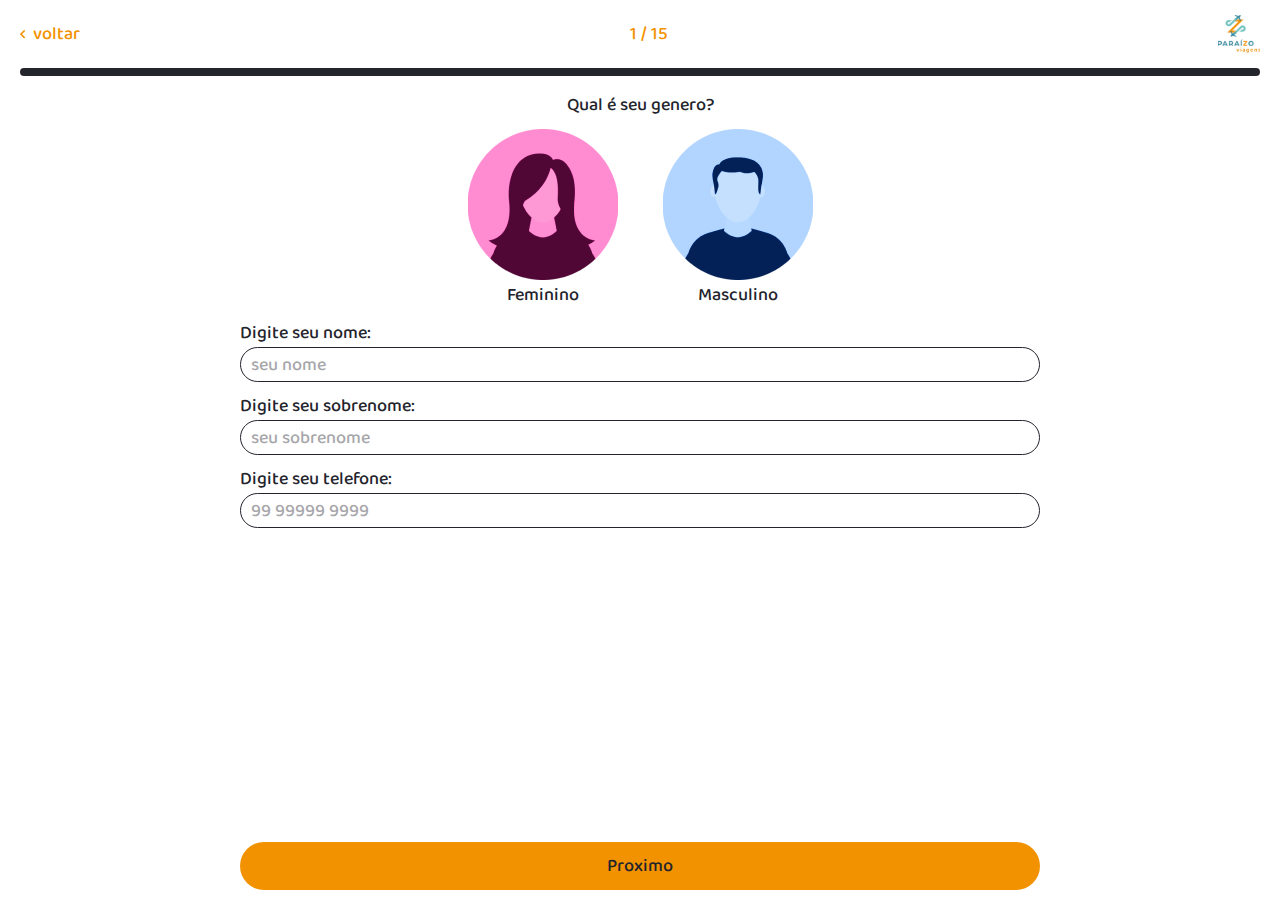
==== index.html @ c2dd93c8 "update project" ====
<!DOCTYPE html>
<html lang="pt-BR">
<head>
    <meta charset="UTF-8">
    <meta name="viewport" content="width=device-width, initial-scale=1.0">
    <link rel="stylesheet" href="./assets/css/style.css">
    <link rel="shortcut icon" href="assets/images/favicon.ico">
    <title>Quiz - Paraízo Viagens</title>
</head>
<body>
    <div class="conteinerStart">
        
    </div>

    <div class="conteinerQuizes">
        <div class="blockConteiner">
            <header class="header">
                <a href="#" class="back-button">
                    <img src="./assets/images/previous-icon.svg" alt="">
                    voltar
                </a>
                <div class="step-indicator">
                    <span id="currentStep">0</span>
                    <span>/</span>
                    <span id="totalSteps">0</span>
                </div>
                <div class="logo">
                    <img src="../../public/logo - paraizo viagens.svg" alt="Logo">
                </div>
            </header>

            <div class="progress-container">
                <div class="progress-bar" data-steps="14" data-current-step="0"></div>
            </div>

            <div class="conteiner02">
                <p>
                    Qual é seu genero?
                </p>
                <div class="imagesGeners">
                    <div class="imageGirl">
                        <img src="assets/images/imageGirl.png" alt="">
                        <p class="girl">
                            Feminino
                        </p>
                    </div>
                    <div class="imageMen">
                        <img src="assets/images/imageMen.png" alt="">
                        <p class="men">
                            Masculino
                        </p>
                    </div>
                </div>
                <div class="conteinerInputs_Next">
                    <div class="blockInputs"></div>
                </div>
            </div>
        </div>

        <a class="buttonNext btn" href=""></a>
    </div>

    <div class="conteinerEnd">
        
    </div>

    <script type="module" src="script.js"></script>
</body>
</html>
---- assets/css/style.css ----
@import url('https://fonts.googleapis.com/css2?family=Baloo+2:wght@400..800&display=swap');

:root{
    /* colors */
    --colorPrimary: #23242C;
    --colorSecundary: #F29200;
    --colorMen: #a4cdfc;
    --colorGirl: #FF8BD1;

    /* font */
    --fontPrimary: "Baloo 2", sans-serif;
}

::-webkit-scrollbar{
    width: 10px;
}

::-webkit-scrollbar-track{
    background-color: var(--colorPrimary);
    border-radius: 50px;
}

::-webkit-scrollbar-thumb{
    background-color: var(--colorSecundary); 
    border-radius: 50px;
}

*{
    box-sizing: border-box;
    text-decoration: none;
    font-family: var(--fontPrimary);
    color: var(--colorPrimary);
    font-weight: 500;
    font-size: 18px;
    outline: none;
    padding: 0px;
    margin: 0px;
}

body{
    background-color: #ffffff;
}

.conteinerQuizes{
    height: 100vh;
    padding: 0px 20px;
    display: flex;
    flex-direction: column;
    justify-content: space-between;
}

.divLabelInput{
    display: flex;
    flex-direction: column;
    margin: 0px 0px 10px;
}

img{
    width: 100%;
}

a{
    display: inline-block;
}

input{
    height: 35px;
    border-radius: 30px;
    border: 1px solid var(--colorPrimary);
    padding: 5px 10px;
}

input::placeholder{
    color: var(--colorPrimary);
    opacity: 40%;
}

.header {
    display: flex;
    justify-content: space-between;
    align-items: center;
    padding: 15px 0px;
    /* background-color: #ffffff; */
    /* box-shadow: 0 2px 4px rgba(0,0,0,0.1); */
}

.back-button {
    display: flex;
    align-items: center;
    gap: .4em;
    color: var(--colorSecundary);
    text-decoration: none;
    /* font-size: 16px; */
    cursor: pointer;
}

.step-indicator span{
    /* font-weight: bold; */
    /* font-size: 18px; */
    color: var(--colorSecundary);
}


.logo{
    display: flex;
    align-items: center;
}

.logo img {
    /* height: 30px; */
    width: 42px;
}

.progress-container {
    width: 100%;
    /* max-width: 300px; */
    height: 8px;
    background-color: var(--colorPrimary);
    border-radius: 4px;
    overflow: hidden;
    /* margin: 0px 0px 20px; */
}
.progress-bar {
    width: 0;
    height: 100%;
    background-color: var(--colorSecundary); /* Cor laranja */
    transition: width 0.3s ease;
}

.conteiner02{
    width: min(100%, 800px);
    margin: 15px auto 0px;
    background-repeat: no-repeat;
    background-position: center;
    background-size: cover;
}

.conteinerInputs_Next{
    height: 100%;
    display: flex;
    flex-direction: column;
    justify-content: space-between;
}

.conteiner02 > p{
    text-align: center;
}

.conteiner02 .imagesGeners{
    display: flex;
    justify-content: center;
    gap: 2.5em;
    padding: 10px 0px;
}

.imageGirl, .imageMen{
    display: flex;
    flex-direction: column;
    align-items: center;
}

p.girl, p.men{
    transition: .5s all;
}

.imageGirl p.activeGirl{
    color: var(--colorGirl);
    font-weight: 600;
}

.imageMen p.activeMen{
    color: var(--colorMen);
    font-weight: 600;
}

.imageGirl:hover > p.girl{
    color: var(--colorGirl);
    font-weight: 600;
}

.imageMen:hover > p.men{
    color: var(--colorMen);
    font-weight: 600;
}

.buttonNext{
    width: min(100%, 800px);
    margin: 5px auto 10px;
    padding: 10px;
    background-color: var(--colorSecundary);
    border-radius: 30px;
    text-align: center;
    cursor: pointer;
}
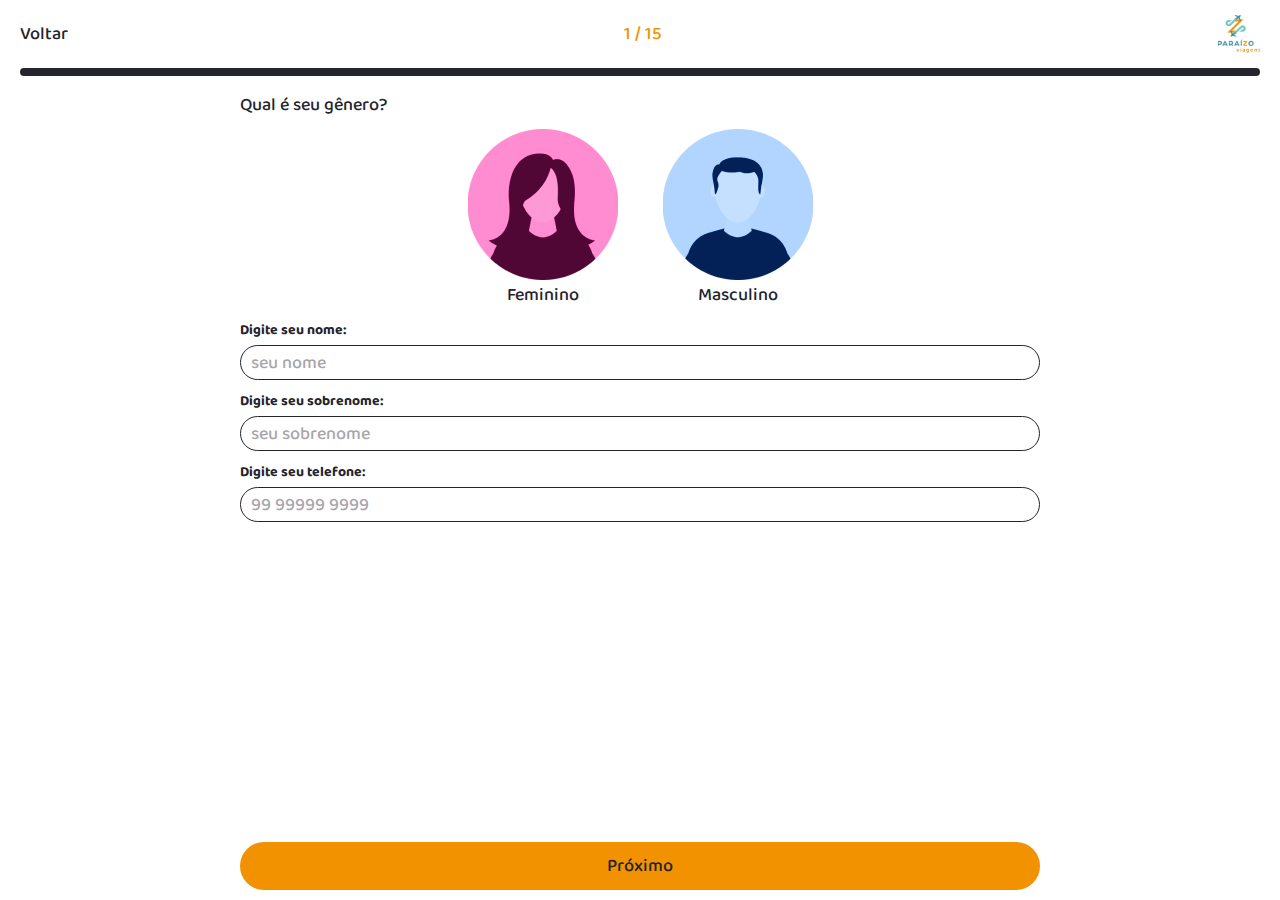
==== commit 37a6b1c5: "feat: renderiza etapas do formulario dinaminacamente" ====
--- a/index.html
+++ b/index.html
@@ -8,10 +8,6 @@
     <title>Quiz - Paraízo Viagens</title>
 </head>
 <body>
-    <div class="conteinerStart">
-        
-    </div>
-
     <div class="conteinerQuizes">
         <div class="blockConteiner">
             <header class="header">
@@ -20,9 +16,9 @@
                     voltar
                 </a>
                 <div class="step-indicator">
-                    <span id="currentStep">0</span>
+                    <span id="currentStep">1</span>
                     <span>/</span>
-                    <span id="totalSteps">0</span>
+                    <span id="totalSteps">15</span>
                 </div>
                 <div class="logo">
                     <img src="../../public/logo - paraizo viagens.svg" alt="Logo">
@@ -30,38 +26,46 @@
             </header>
 
             <div class="progress-container">
-                <div class="progress-bar" data-steps="14" data-current-step="0"></div>
+                <div class="progress-bar" data-steps="15" data-current-step="1"></div>
             </div>
 
             <div class="conteiner02">
-                <p>
-                    Qual é seu genero?
-                </p>
-                <div class="imagesGeners">
-                    <div class="imageGirl">
-                        <img src="assets/images/imageGirl.png" alt="">
-                        <p class="girl">
-                            Feminino
-                        </p>
+                <!-- Etapa 1: Gênero -->
+                <div id="step1" class="step-container">
+                    <p>Qual é seu gênero?</p>
+                    <div class="imagesGeners">
+                        <div class="imageGirl">
+                            <img src="assets/images/imageGirl.png" alt="">
+                            <p class="girl">Feminino</p>
+                        </div>
+                        <div class="imageMen">
+                            <img src="assets/images/imageMen.png" alt="">
+                            <p class="men">Masculino</p>
+                        </div>
                     </div>
-                    <div class="imageMen">
-                        <img src="assets/images/imageMen.png" alt="">
-                        <p class="men">
-                            Masculino
-                        </p>
+
+                    <div class="blockInputs">
+                        <!-- Os inputs serão adicionados aqui via JavaScript -->
                     </div>
                 </div>
-                <div class="conteinerInputs_Next">
-                    <div class="blockInputs"></div>
+                
+                <!-- Etapa 2: Informações Pessoais -->
+                <div id="step2" class="step-container" style="display: none;">
+                    <div class="blockInputs">
+                        <!-- Os inputs serão adicionados aqui via JavaScript -->
+                    </div>
                 </div>
+
+                <!-- Etapa 3: E-mail -->
+                <div id="step3" class="step-container" style="display: none;">
+                   
+                </div>
+
+                <!-- Adicione mais contêineres para etapas adicionais conforme necessário -->
             </div>
         </div>
 
-        <a class="buttonNext btn" href=""></a>
-    </div>
-
-    <div class="conteinerEnd">
-        
+        <a class="buttonNext btn" href="#">Próximo</a>
     </div>
 
     <script type="module" src="script.js"></script>
--- a/assets/css/style.css
+++ b/assets/css/style.css
@@ -192,3 +192,30 @@
     text-align: center;
     cursor: pointer;
 }
+
+.input-container {
+    width: 100%;
+    max-width: 150px;
+    
+}
+.date-input {
+    width: 100%;
+    padding: 8px 12px;
+    font-size: 14px; 
+    border: 1px solid #23242C;
+    border-radius: 15px; 
+    color: #23242C;
+    outline: none;
+    box-sizing: border-box;
+}
+.date-input::placeholder {
+    color: #23242C;
+    opacity: 0.5;
+}
+label {
+    display: block;
+    margin-bottom: 4px;
+    color: #23242C;
+    font-weight: bold;
+    font-size: 14px;
+}
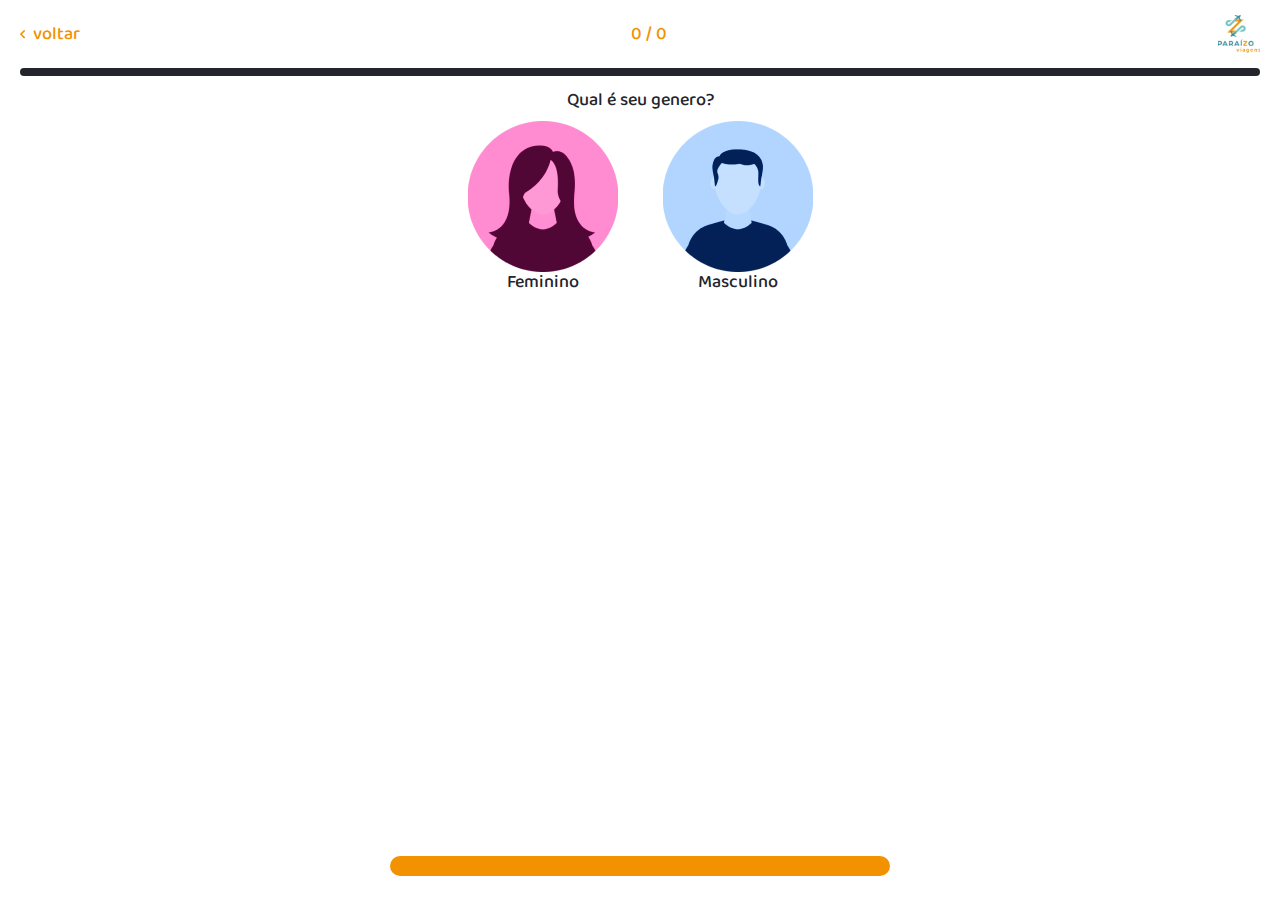
==== commit 003daa99: "update project" ====
--- a/index.html
+++ b/index.html
@@ -8,6 +8,10 @@
     <title>Quiz - Paraízo Viagens</title>
 </head>
 <body>
+    <div class="conteinerStart">
+        
+    </div>
+
     <div class="conteinerQuizes">
         <div class="blockConteiner">
             <header class="header">
@@ -16,9 +20,9 @@
                     voltar
                 </a>
                 <div class="step-indicator">
-                    <span id="currentStep">1</span>
+                    <span id="currentStep">0</span>
                     <span>/</span>
-                    <span id="totalSteps">15</span>
+                    <span id="totalSteps">0</span>
                 </div>
                 <div class="logo">
                     <img src="../../public/logo - paraizo viagens.svg" alt="Logo">
@@ -26,46 +30,102 @@
             </header>
 
             <div class="progress-container">
-                <div class="progress-bar" data-steps="15" data-current-step="1"></div>
+                <div class="progress-bar" data-steps="14" data-current-step="0"></div>
             </div>
 
-            <div class="conteiner02">
-                <!-- Etapa 1: Gênero -->
+            <div class="conteiner02 hiden">
                 <div id="step1" class="step-container">
-                    <p>Qual é seu gênero?</p>
+                    <p>
+                        Qual é seu genero?
+                    </p>
                     <div class="imagesGeners">
                         <div class="imageGirl">
                             <img src="assets/images/imageGirl.png" alt="">
-                            <p class="girl">Feminino</p>
+                            <p class="girl">
+                                Feminino
+                            </p>
                         </div>
                         <div class="imageMen">
                             <img src="assets/images/imageMen.png" alt="">
-                            <p class="men">Masculino</p>
+                            <p class="men">
+                                Masculino
+                            </p>
                         </div>
                     </div>
-
-                    <div class="blockInputs">
-                        <!-- Os inputs serão adicionados aqui via JavaScript -->
+                    <div class="conteinerInputs">
+                        <div class="blockInputs"></div>
                     </div>
                 </div>
-                
-                <!-- Etapa 2: Informações Pessoais -->
-                <div id="step2" class="step-container" style="display: none;">
+            </div>
+
+            <!-- <div class="conteiner08 hidden">
+                <div class="imagesBackground"></div>
+
+                <p class="titleName"></p>
+
+                <div class="conteinerInputs">
+                    <div class="blockInputs"></div>
+                </div>
+            </div>
+
+            <div class="conteiner09 hidden">
+                <p class="pTop"></p>
+
+                <div class="image-grid"></div>
+            </div>
+
+            <div class="conteiner10 hidden">
+                <p class="pTop"></p>
+
+                <div class="image-grid"></div>
+
+                <div class="conteinerInputs">
+                    <div class="blockInputs"></div>
+                </div>
+            </div>
+
+            <div class="conteiner11 hidden">
+                <div class="imagesBackground"></div>
+
+                <p class="titleDefault"></p>
+
+                <div class="conteinerInputs">
                     <div class="blockInputs">
-                        <!-- Os inputs serão adicionados aqui via JavaScript -->
+                        <div class="radio-container"></div>
                     </div>
                 </div>
+            </div>
 
-                <!-- Etapa 3: E-mail -->
-                <div id="step3" class="step-container" style="display: none;">
-                   
+            <div class="conteiner12 hidden">
+                <div class="imagesBackground"></div>
+
+                <p class="titleDefault"></p>
+
+                <div class="conteinerInputs">
+                    <div class="blockInputs"></div>
+                    <div class="radio-container"></div>
                 </div>
+            </div>
 
-                <!-- Adicione mais contêineres para etapas adicionais conforme necessário -->
-            </div>
+            <div class="conteiner13 hidgden">
+                <div class="imagesBackground"></div>
+
+                <p class="titleDefault"></p>
+
+                <div class="conteinerInputs">
+                    <!-- <div class="blockInputs"></div> -->
+                    <!-- <div class="radio-container"></div>
+                </div>
+            </div> --> 
         </div>
 
-        <a class="buttonNext btn" href="#">Próximo</a>
+        <div class="conteinerButtonNext">
+            <a class="buttonNext btn" href=""></a>
+        </div>
+    </div>
+
+    <div class="conteinerEnd">
+        
     </div>
 
     <script type="module" src="script.js"></script>
--- a/assets/css/style.css
+++ b/assets/css/style.css
@@ -41,8 +41,12 @@
     background-color: #ffffff;
 }
 
+.hidden{
+    display: none;
+}
+
 .conteinerQuizes{
-    height: 100vh;
+    height: calc(100vh);
     padding: 0px 20px;
     display: flex;
     flex-direction: column;
@@ -52,6 +56,7 @@
 .divLabelInput{
     display: flex;
     flex-direction: column;
+    gap: 3px;
     margin: 0px 0px 10px;
 }
 
@@ -63,8 +68,18 @@
     display: inline-block;
 }
 
+p, label{
+    line-height: 1.1em;
+    text-align: center;
+}
+
+label{
+    line-height: 1.1em;
+    text-align: start;
+}
+
 input{
-    height: 35px;
+    height: 44px;
     border-radius: 30px;
     border: 1px solid var(--colorPrimary);
     padding: 5px 10px;
@@ -127,23 +142,30 @@
     transition: width 0.3s ease;
 }
 
-.conteiner02{
-    width: min(100%, 800px);
+.conteiner02, .conteiner08, .conteiner09, .conteiner10, .conteiner11, .conteiner12, .conteiner13, .conteiner14, .conteiner15{
+    width: min(100%, 500px);
     margin: 15px auto 0px;
+}
+
+.conteinerInputs{
+    height: 100%;
+    display: flex;
+    flex-direction: column;
+    justify-content: space-between;
+}
+
+.conteiner02 > p, .conteiner08 > p{
+    text-align: center;
+}
+
+.imagesBackground{
+    margin: 15px auto;
+    width: min(100%, 500px);
+    height: 200px;
+    background-position: center;
     background-repeat: no-repeat;
-    background-position: center;
     background-size: cover;
-}
-
-.conteinerInputs_Next{
-    height: 100%;
-    display: flex;
-    flex-direction: column;
-    justify-content: space-between;
-}
-
-.conteiner02 > p{
-    text-align: center;
+    border-radius: 30px;
 }
 
 .conteiner02 .imagesGeners{
@@ -183,9 +205,15 @@
     font-weight: 600;
 }
 
+.conteinerButtonNext{
+    padding: 10px 0px 15px;
+    margin: 0 auto;
+    width: min(100%, 500px);
+}
+
 .buttonNext{
-    width: min(100%, 800px);
-    margin: 5px auto 10px;
+    width: min(100%, 500px);
+    margin: 0px auto;
     padding: 10px;
     background-color: var(--colorSecundary);
     border-radius: 30px;
@@ -193,29 +221,181 @@
     cursor: pointer;
 }
 
-.input-container {
-    width: 100%;
-    max-width: 150px;
-    
-}
-.date-input {
-    width: 100%;
-    padding: 8px 12px;
-    font-size: 14px; 
-    border: 1px solid #23242C;
-    border-radius: 15px; 
-    color: #23242C;
-    outline: none;
-    box-sizing: border-box;
-}
-.date-input::placeholder {
-    color: #23242C;
-    opacity: 0.5;
-}
-label {
+
+p.titleName, p.titleDefault{
+    margin-bottom: 15px;
+}
+
+p.pTop{
+    margin: 20px;
+}
+
+.numeric-input-container {
+    width: 100%;
+    display: flex;
+    align-items: center;
+    border: 1px solid var(--colorPrimary);
+    border-radius: 30px;
+    overflow: hidden;
+}
+.numeric-input-button {
+    background-color: transparent;
+    border: none;
+    color: var(--colorPrimary);
+    font-size: 30px;
+    padding: 0px 15px;
+    cursor: pointer;
+    transition: opacity 0.3s;
+}
+.numeric-input-button:hover {
+    opacity: 0.7;
+}
+.numeric-input-field {
+    flex-grow: 1;
+    border: none;
+    text-align: center;
+    font-size: 20px;
+    padding: 10px;
+    width: 50px;
+    background-color: transparent;
+    color: var(--colorPrimary);
+}
+.numeric-input-field::-webkit-inner-spin-button, 
+.numeric-input-field::-webkit-outer-spin-button { 
+    -webkit-appearance: none;
+    margin: 0;
+}
+.numeric-input-label {
+    font-weight: bold;
+    color: var(--colorPrimary);
+}
+
+h2 {
+    color: #333;
+}
+.image-grid {
+    display: grid;
+    grid-template-columns: repeat(3, 1fr); /* 2 colunas */
+    gap: 20px;
+    justify-content: start; /* Alinha as colunas à esquerda */
+    margin-bottom: 20px;
+}
+
+.image-checkbox {
+    /* grid-area: 5; */
+    display: flex;
+    flex-direction: column;
+    cursor: pointer;
+    transition: transform 0.3s ease;
+    width: 100%;
+}
+.image-checkbox:hover {
+    transform: translateY(-5px);
+}
+.image-wrapper {
+    position: relative;
+    border-radius: 30px;
+    overflow: hidden;
+    margin-bottom: 8px;
+}
+.image-checkbox img {
+    width: 100%;
+    height: auto;
     display: block;
-    margin-bottom: 4px;
-    color: #23242C;
+    transition: filter 0.3s ease;
+}
+.image-checkbox input {
+    display: none;
+}
+.image-checkbox label {
+    text-align: center;
+    font-size: 15px;
+    color: #333;
+}
+.image-checkbox.selected .image-wrapper::before {
+    content: '';
+    position: absolute;
+    top: 0;
+    left: 0;
+    right: 0;
+    bottom: 0;
+    background-color: rgba(244, 140, 34, 0.6); /* #F48C22 com 60% de opacidade */
+    pointer-events: none;
+}
+
+@media (max-width: 490px){
+    .image-grid {
+        grid-template-columns: repeat(2, 1fr); /* 2 colunas */
+    }
+}
+
+@media (max-width: 280px){
+    .image-grid {
+        grid-template-columns: repeat(1, 1fr); /* 2 colunas */
+    }
+}
+
+/* ---------------- */
+
+.radio-container {
+    display: flex;
+    flex-direction: column;
+    gap: 10px;
+    width: 100%;
+}
+.radio-button {
+    flex: 1;
+    display: flex;
+    align-items: center;
+    background-color: white;
+    border: 1px solid var(--colorPrimary);
+    border-radius: 30px;
+    height: 44px;
+    padding: 12px 15px;
+    cursor: pointer;
+    transition: all 0.3s ease;
+}
+.radio-button input[type="radio"] {
+    display: none;
+}
+.radio-button label {
+    display: flex;
+    align-items: center;
+    justify-content: space-between;
+    width: 100%;
+    cursor: pointer;
+    background-color: white;
+    font-size: 14px;
+    color: var(--colorPrimary);
+    font-weight: 500;
+}
+.checkmark {
+    width: 18px;
+    height: 18px;
+    border-radius: 50%;
+    border: 2px solid #5f6368;
+    display: flex;
+    align-items: center;
+    justify-content: center;
+    margin-left: 10px;
+    transition: all 0.3s ease;
+    flex-shrink: 0;
+}
+.checkmark::after {
+    content: '\2714';
+    display: none;
+    color: white;
+    font-size: 12px;
+    padding-top: 2px;
     font-weight: bold;
-    font-size: 14px;
-}
+}
+.radio-button input[type="radio"]:checked + label .checkmark {
+    background: var(--colorPrimary);
+    border-color: var(--colorPrimary);
+}
+.radio-button input[type="radio"]:checked + label .checkmark::after {
+    display: block;
+}
+.radio-button input[type="radio"]:checked + label {
+    color: var(--colorPrimary);
+}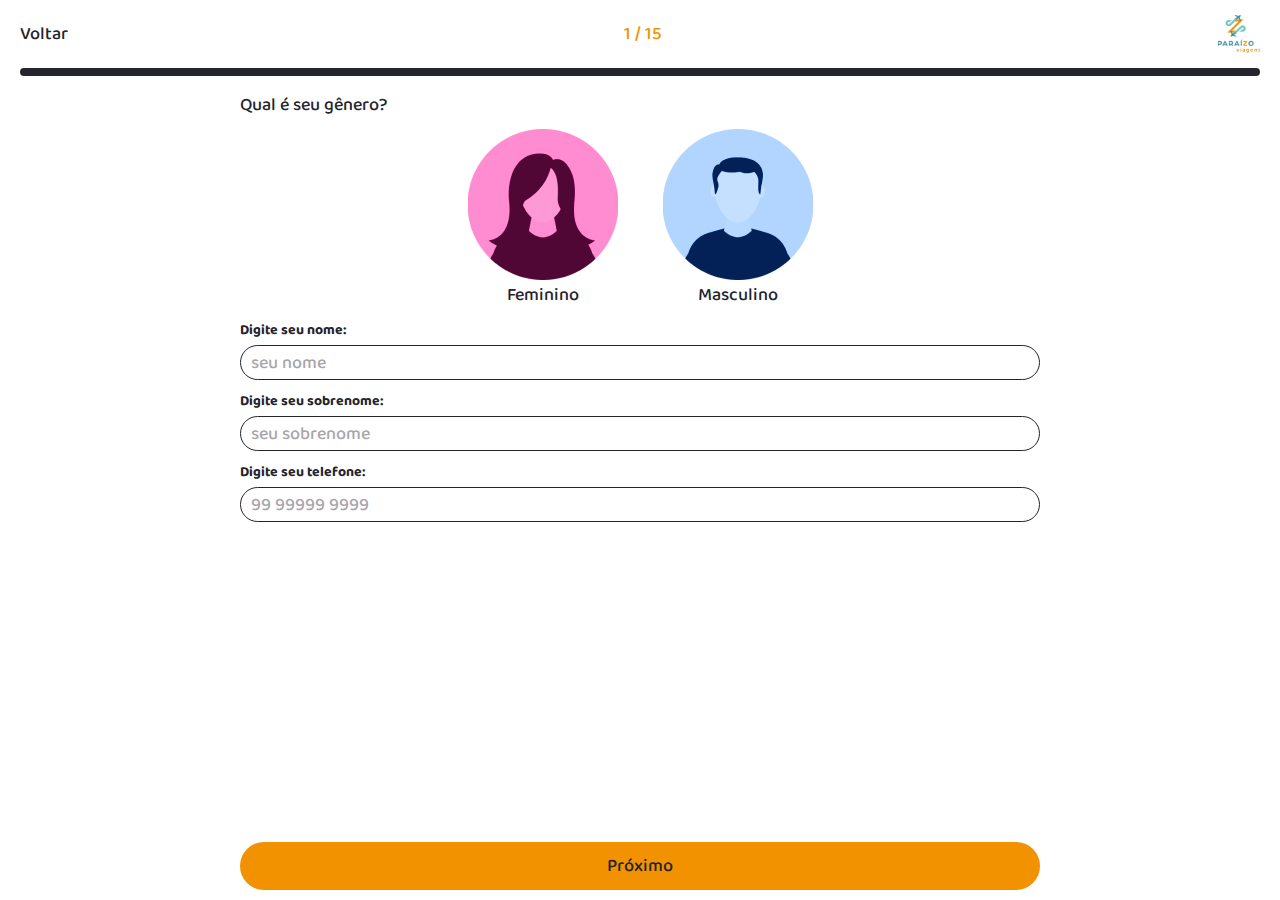
==== commit ff64fc56: "feat: condicional etapa6" ====
--- a/index.html
+++ b/index.html
@@ -8,10 +8,6 @@
     <title>Quiz - Paraízo Viagens</title>
 </head>
 <body>
-    <div class="conteinerStart">
-        
-    </div>
-
     <div class="conteinerQuizes">
         <div class="blockConteiner">
             <header class="header">
@@ -20,9 +16,9 @@
                     voltar
                 </a>
                 <div class="step-indicator">
-                    <span id="currentStep">0</span>
+                    <span id="currentStep">1</span>
                     <span>/</span>
-                    <span id="totalSteps">0</span>
+                    <span id="totalSteps">15</span>
                 </div>
                 <div class="logo">
                     <img src="../../public/logo - paraizo viagens.svg" alt="Logo">
@@ -30,102 +26,106 @@
             </header>
 
             <div class="progress-container">
-                <div class="progress-bar" data-steps="14" data-current-step="0"></div>
+                <div class="progress-bar" data-steps="15" data-current-step="1"></div>
             </div>
 
-            <div class="conteiner02 hiden">
+            <div class="conteiner02">
+                <!-- Etapa 1: Gênero -->
                 <div id="step1" class="step-container">
-                    <p>
-                        Qual é seu genero?
-                    </p>
+                    <p>Qual é seu gênero?</p>
                     <div class="imagesGeners">
                         <div class="imageGirl">
                             <img src="assets/images/imageGirl.png" alt="">
-                            <p class="girl">
-                                Feminino
-                            </p>
+                            <p class="girl">Feminino</p>
                         </div>
                         <div class="imageMen">
                             <img src="assets/images/imageMen.png" alt="">
-                            <p class="men">
-                                Masculino
-                            </p>
+                            <p class="men">Masculino</p>
                         </div>
                     </div>
-                    <div class="conteinerInputs">
-                        <div class="blockInputs"></div>
+
+                    <div class="blockInputs">
+                        <!-- Os inputs serão adicionados aqui via JavaScript -->
                     </div>
                 </div>
-            </div>
+                
+                <!-- Etapa 2: Informações Pessoais -->
+                <div id="step2" class="step-container" style="display: none;">
 
-            <!-- <div class="conteiner08 hidden">
-                <div class="imagesBackground"></div>
+                    <div class="imagesGeners">
 
-                <p class="titleName"></p>
-
-                <div class="conteinerInputs">
-                    <div class="blockInputs"></div>
-                </div>
-            </div>
-
-            <div class="conteiner09 hidden">
-                <p class="pTop"></p>
-
-                <div class="image-grid"></div>
-            </div>
-
-            <div class="conteiner10 hidden">
-                <p class="pTop"></p>
-
-                <div class="image-grid"></div>
-
-                <div class="conteinerInputs">
-                    <div class="blockInputs"></div>
-                </div>
-            </div>
-
-            <div class="conteiner11 hidden">
-                <div class="imagesBackground"></div>
-
-                <p class="titleDefault"></p>
-
-                <div class="conteinerInputs">
+                        <div class="imageMen ">
+                            <img src="assets/images/imageMen.png" alt="">
+                            <h1>Olá Gabriel, seja bem vindo</h1>
+                        </div>
+                    </div>
                     <div class="blockInputs">
-                        <div class="radio-container"></div>
+                        <!-- Os inputs serão adicionados aqui via JavaScript -->
                     </div>
                 </div>
+
+                <!-- Etapa 3: E-mail -->
+                <div id="step3" class="step-container" style="display: none;">
+                    <div class="question">
+
+                        <div class="imagesGeners">
+                            <img class="imageDefault" src="./assets/images/estrada.svg" alt="imagem de van em uma estrada">
+                        </div>
+
+                        <p class="textQuestion">Você ja viajou esse ano?</p>
+                    </div>
+                    <div class="blockInputs containerInputsDefault">
+                        <!-- Os inputs serão adicionados aqui via JavaScript -->
+                    </div>
+                </div>
+
+                <div id="step4" class="step-container" style="display: none;">
+                    <div class="question">
+
+                        <div class="imagesGeners">
+                            <img class="imageDefault" src="./assets/images/estrada.svg" alt="imagem de van em uma estrada">
+                        </div>
+
+                        <p>Para qual destino você deseja viajar?</p>
+                    </div>
+                    <div class="blockInputs ">
+                        <!-- Os inputs serão adicionados aqui via JavaScript -->
+                    </div>
+                </div>
+
+                <div id="step5" class="step-container" style="display: none;">
+                    <div class="question">
+
+                        <div class="imagesGeners">
+                            <img class="imageDefault" src="./assets/images/estrada.svg" alt="imagem de van em uma estrada">
+                        </div>
+
+                        <p class="textQuestion">Você já tem a data programada para sua viagem ou possui flexibilidade?</p>
+                    </div>
+                    <div class="blockInputs conteinerInputRadio ">
+                        <!-- Os inputs serão adicionados aqui via JavaScript -->
+                    </div>
+                </div>
+
+                <div id="step6" class="step-container" style="display: none;">
+                    <div class="question">
+
+                        <div class="imagesGeners">
+                            <img class="imageDefault" src="./assets/images/estrada.svg" alt="imagem de van em uma estrada">
+                        </div>
+
+                        <p class="textQuestion">Você já tem a data programada para sua viagem ou possui flexibilidade?</p>
+                    </div>
+                    <div class="blockInputs  ">
+                        <!-- Os inputs serão adicionados aqui via JavaScript -->
+                    </div>
+                </div>
+
+                <!-- Adicione mais contêineres para etapas adicionais conforme necessário -->
             </div>
-
-            <div class="conteiner12 hidden">
-                <div class="imagesBackground"></div>
-
-                <p class="titleDefault"></p>
-
-                <div class="conteinerInputs">
-                    <div class="blockInputs"></div>
-                    <div class="radio-container"></div>
-                </div>
-            </div>
-
-            <div class="conteiner13 hidgden">
-                <div class="imagesBackground"></div>
-
-                <p class="titleDefault"></p>
-
-                <div class="conteinerInputs">
-                    <!-- <div class="blockInputs"></div> -->
-                    <!-- <div class="radio-container"></div>
-                </div>
-            </div> --> 
         </div>
 
-        <div class="conteinerButtonNext">
-            <a class="buttonNext btn" href=""></a>
-        </div>
-    </div>
-
-    <div class="conteinerEnd">
-        
+        <a class="buttonNext btn" href="#">Próximo</a>
     </div>
 
     <script type="module" src="script.js"></script>
--- a/assets/css/style.css
+++ b/assets/css/style.css
@@ -41,12 +41,8 @@
     background-color: #ffffff;
 }
 
-.hidden{
-    display: none;
-}
-
 .conteinerQuizes{
-    height: calc(100vh);
+    height: 100vh;
     padding: 0px 20px;
     display: flex;
     flex-direction: column;
@@ -56,7 +52,6 @@
 .divLabelInput{
     display: flex;
     flex-direction: column;
-    gap: 3px;
     margin: 0px 0px 10px;
 }
 
@@ -68,18 +63,8 @@
     display: inline-block;
 }
 
-p, label{
-    line-height: 1.1em;
-    text-align: center;
-}
-
-label{
-    line-height: 1.1em;
-    text-align: start;
-}
-
 input{
-    height: 44px;
+    height: 35px;
     border-radius: 30px;
     border: 1px solid var(--colorPrimary);
     padding: 5px 10px;
@@ -142,30 +127,48 @@
     transition: width 0.3s ease;
 }
 
-.conteiner02, .conteiner08, .conteiner09, .conteiner10, .conteiner11, .conteiner12, .conteiner13, .conteiner14, .conteiner15{
-    width: min(100%, 500px);
+.conteiner02{
+    width: min(100%, 800px);
     margin: 15px auto 0px;
-}
-
-.conteinerInputs{
+    background-repeat: no-repeat;
+    background-position: center;
+    background-size: cover;
+}
+
+.conteinerInputs_Next{
     height: 100%;
     display: flex;
     flex-direction: column;
     justify-content: space-between;
 }
 
-.conteiner02 > p, .conteiner08 > p{
+.conteiner02 > p{
     text-align: center;
 }
 
-.imagesBackground{
-    margin: 15px auto;
-    width: min(100%, 500px);
-    height: 200px;
-    background-position: center;
-    background-repeat: no-repeat;
-    background-size: cover;
-    border-radius: 30px;
+.question{
+    display: flex;
+    flex-direction: column;
+    gap: 15px;
+    margin-bottom: 66px;
+    align-items: center
+}
+
+.textQuestion{
+    text-align: center;
+}
+
+.conteinerInputRadio{
+    display: flex;
+    align-items: center;
+    justify-content: center;
+}
+
+.inputsStep6{
+    max-width: 600px;
+    display: flex;
+    flex-wrap: wrap;
+
 }
 
 .conteiner02 .imagesGeners{
@@ -205,15 +208,23 @@
     font-weight: 600;
 }
 
-.conteinerButtonNext{
-    padding: 10px 0px 15px;
-    margin: 0 auto;
-    width: min(100%, 500px);
+.imageDefault{
+    width: 331px;
+    height: 210px;
+    border-radius: 30px
+}
+
+.containerInputsDefault{
+    display: flex;
+    justify-content: center;
+    align-items: center;
+
+
 }
 
 .buttonNext{
-    width: min(100%, 500px);
-    margin: 0px auto;
+    width: min(100%, 800px);
+    margin: 5px auto 10px;
     padding: 10px;
     background-color: var(--colorSecundary);
     border-radius: 30px;
@@ -221,126 +232,38 @@
     cursor: pointer;
 }
 
-
-p.titleName, p.titleDefault{
-    margin-bottom: 15px;
-}
-
-p.pTop{
-    margin: 20px;
-}
-
-.numeric-input-container {
-    width: 100%;
-    display: flex;
-    align-items: center;
-    border: 1px solid var(--colorPrimary);
-    border-radius: 30px;
-    overflow: hidden;
-}
-.numeric-input-button {
-    background-color: transparent;
-    border: none;
-    color: var(--colorPrimary);
-    font-size: 30px;
-    padding: 0px 15px;
-    cursor: pointer;
-    transition: opacity 0.3s;
-}
-.numeric-input-button:hover {
-    opacity: 0.7;
-}
-.numeric-input-field {
-    flex-grow: 1;
-    border: none;
-    text-align: center;
-    font-size: 20px;
-    padding: 10px;
-    width: 50px;
-    background-color: transparent;
-    color: var(--colorPrimary);
-}
-.numeric-input-field::-webkit-inner-spin-button, 
-.numeric-input-field::-webkit-outer-spin-button { 
-    -webkit-appearance: none;
-    margin: 0;
-}
-.numeric-input-label {
+.input-container {
+    width: 100%;
+    max-width: 150px;
+    
+}
+.date-input {
+    width: 100%;
+    padding: 8px 12px;
+    font-size: 14px; 
+    border: 1px solid #23242C;
+    border-radius: 15px; 
+    color: #23242C;
+    outline: none;
+    box-sizing: border-box;
+}
+.date-input::placeholder {
+    color: #23242C;
+    opacity: 0.5;
+}
+label {
+    display: block;
+    margin-bottom: 4px;
+    color: #23242C;
     font-weight: bold;
-    color: var(--colorPrimary);
-}
-
-h2 {
-    color: #333;
-}
-.image-grid {
-    display: grid;
-    grid-template-columns: repeat(3, 1fr); /* 2 colunas */
-    gap: 20px;
-    justify-content: start; /* Alinha as colunas à esquerda */
-    margin-bottom: 20px;
-}
-
-.image-checkbox {
-    /* grid-area: 5; */
-    display: flex;
-    flex-direction: column;
-    cursor: pointer;
-    transition: transform 0.3s ease;
-    width: 100%;
-}
-.image-checkbox:hover {
-    transform: translateY(-5px);
-}
-.image-wrapper {
-    position: relative;
-    border-radius: 30px;
-    overflow: hidden;
-    margin-bottom: 8px;
-}
-.image-checkbox img {
-    width: 100%;
-    height: auto;
-    display: block;
-    transition: filter 0.3s ease;
-}
-.image-checkbox input {
-    display: none;
-}
-.image-checkbox label {
-    text-align: center;
-    font-size: 15px;
-    color: #333;
-}
-.image-checkbox.selected .image-wrapper::before {
-    content: '';
-    position: absolute;
-    top: 0;
-    left: 0;
-    right: 0;
-    bottom: 0;
-    background-color: rgba(244, 140, 34, 0.6); /* #F48C22 com 60% de opacidade */
-    pointer-events: none;
-}
-
-@media (max-width: 490px){
-    .image-grid {
-        grid-template-columns: repeat(2, 1fr); /* 2 colunas */
-    }
-}
-
-@media (max-width: 280px){
-    .image-grid {
-        grid-template-columns: repeat(1, 1fr); /* 2 colunas */
-    }
-}
-
-/* ---------------- */
+    font-size: 14px;
+}
 
 .radio-container {
     display: flex;
     flex-direction: column;
     gap: 10px;
+    max-width: 331px;
     width: 100%;
 }
 .radio-button {
@@ -348,9 +271,9 @@
     display: flex;
     align-items: center;
     background-color: white;
-    border: 1px solid var(--colorPrimary);
-    border-radius: 30px;
-    height: 44px;
+    border: 1px solid #23242C;
+    border-radius: 20px;
+    height: 3.8rem;
     padding: 12px 15px;
     cursor: pointer;
     transition: all 0.3s ease;
@@ -366,7 +289,7 @@
     cursor: pointer;
     background-color: white;
     font-size: 14px;
-    color: var(--colorPrimary);
+    color: #202124;
     font-weight: 500;
 }
 .checkmark {
@@ -384,18 +307,19 @@
 .checkmark::after {
     content: '\2714';
     display: none;
-    color: white;
+    color: #fff;
     font-size: 12px;
-    padding-top: 2px;
     font-weight: bold;
 }
 .radio-button input[type="radio"]:checked + label .checkmark {
-    background: var(--colorPrimary);
-    border-color: var(--colorPrimary);
+    background: #23242C;
+    border-color: #23242C;
 }
 .radio-button input[type="radio"]:checked + label .checkmark::after {
     display: block;
 }
 .radio-button input[type="radio"]:checked + label {
-    color: var(--colorPrimary);
-}+    color: #23242C;
+}
+
+
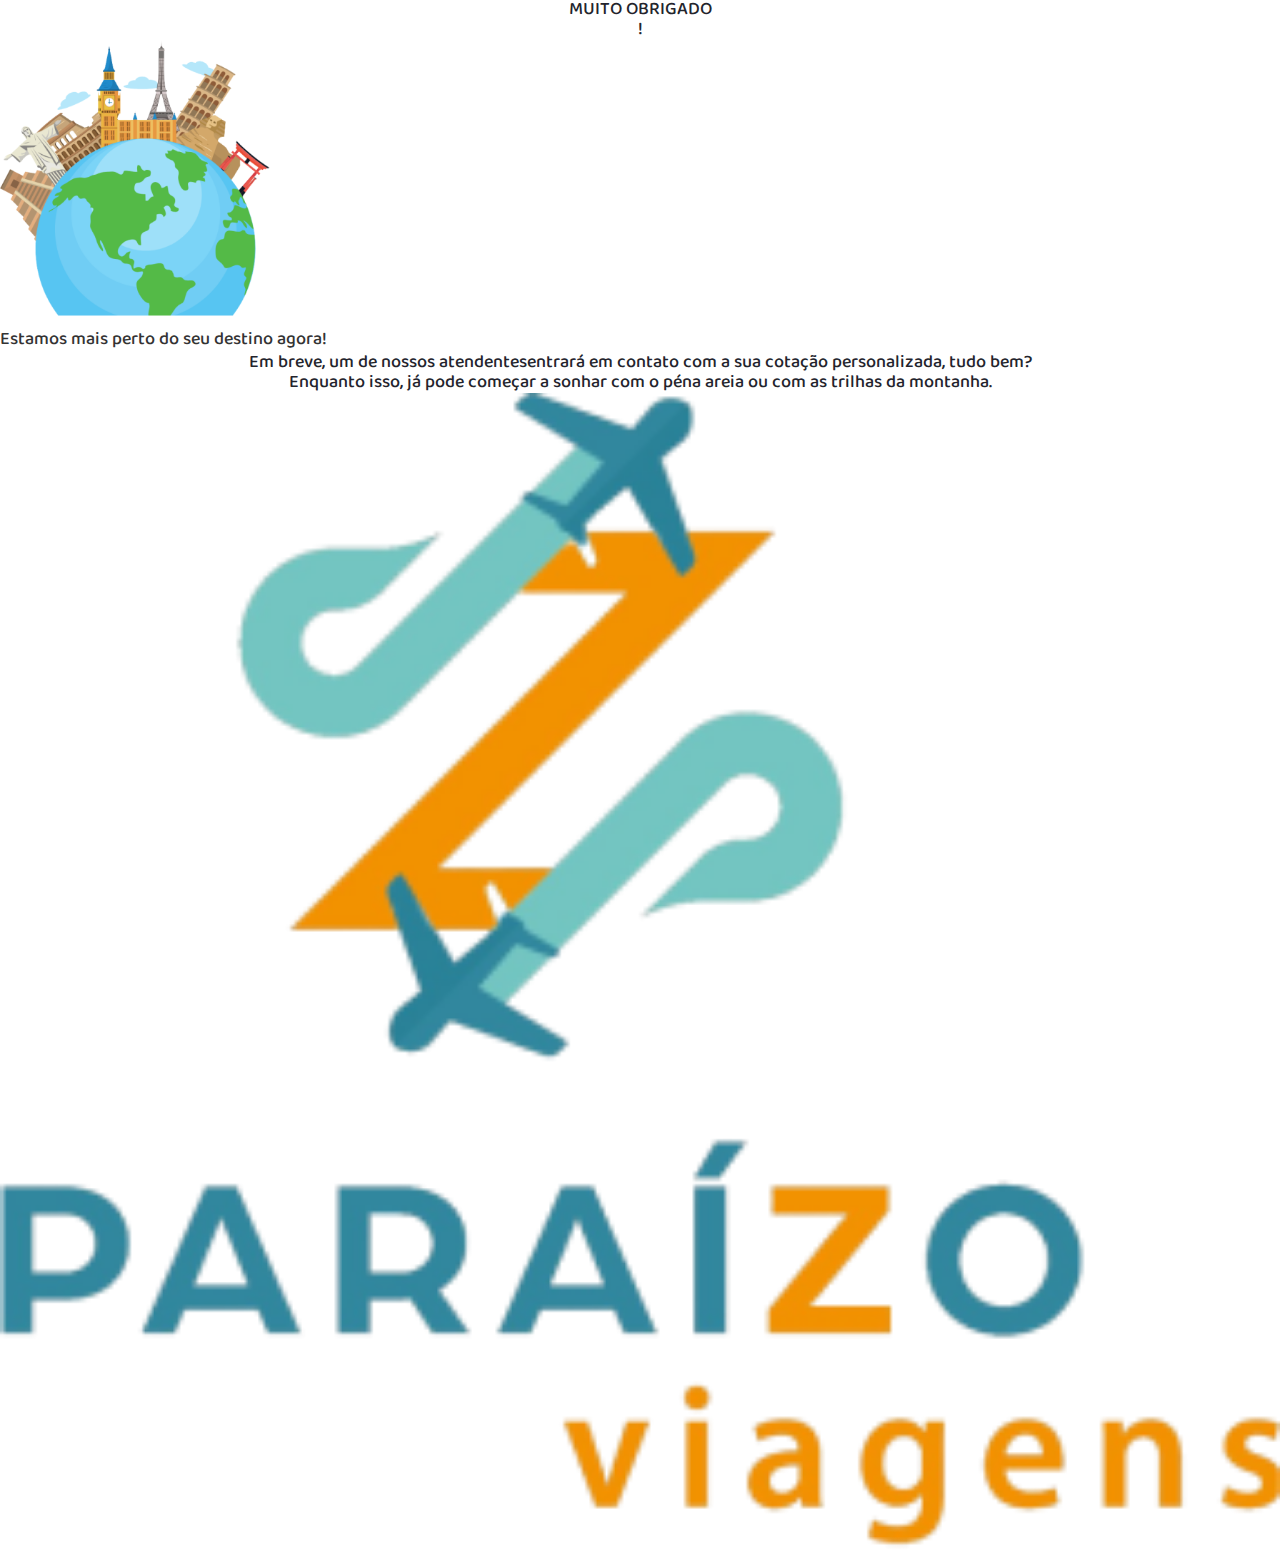
==== commit 556e829e: "update project" ====
--- a/index.html
+++ b/index.html
@@ -8,8 +8,40 @@
     <title>Quiz - Paraízo Viagens</title>
 </head>
 <body>
+    <div class="conteinerStart">
+        <div class="logoStart">
+            <img src="assets/images/logo.png" width="60px" alt="">
+        </div>
+
+        <div class="blockStart">
+            <div class="worldImage">
+                <img src="assets/images/world.png" alt="">
+            </div>
+
+            <h2>
+                Olá! Seja muito <br> bem-vindo!
+            </h2>
+
+            <p>
+                Vamos ajudar você a planejar a viagem dos seus sonhos.
+            </p>
+
+            <p>
+                Clique abaixo e preencha as informações da sua viagem para montarmos um pacote perfeito para você.
+            </p>
+
+            <div class="conteinerButtonStart">
+                <a class="buttonStart " href=""><img class="iconAviao" src="assets/images/icon aviao.svg" width="20px" alt="">Quero viajar!</a>
+            </div>
+
+            <p class="privacidadeTermos">
+                Este conteúdo não faz parte do Facebook, Meta ou Instagram. A partir deste momento a responsabilidade é da Paraizo Viagens CNPJ 49.771.932/0001-27. Ao iniciar sua cotação você concorda com as <a class="termos" href="">Políticas de Privacidade</a> e <a  class="termos" href="">Termos de Uso</a> estabelecidos.
+            </p>
+        </div>
+    </div>
+
     <div class="conteinerQuizes">
-        <div class="blockConteiner">
+        <div class="blockConteiner hidden">
             <header class="header">
                 <a href="#" class="back-button">
                     <img src="./assets/images/previous-icon.svg" alt="">
@@ -26,106 +58,143 @@
             </header>
 
             <div class="progress-container">
-                <div class="progress-bar" data-steps="15" data-current-step="1"></div>
-            </div>
-
-            <div class="conteiner02">
-                <!-- Etapa 1: Gênero -->
+                <div class="progress-bar"></div>
+            </div>
+
+            <div class="conteiner02 hidfden">
                 <div id="step1" class="step-container">
-                    <p>Qual é seu gênero?</p>
+                    <p>
+                        Qual é seu genero?
+                    </p>
                     <div class="imagesGeners">
                         <div class="imageGirl">
                             <img src="assets/images/imageGirl.png" alt="">
-                            <p class="girl">Feminino</p>
+                            <p class="girl">
+                                Feminino
+                            </p>
                         </div>
                         <div class="imageMen">
                             <img src="assets/images/imageMen.png" alt="">
-                            <p class="men">Masculino</p>
+                            <p class="men">
+                                Masculino
+                            </p>
                         </div>
                     </div>
-
-                    <div class="blockInputs">
-                        <!-- Os inputs serão adicionados aqui via JavaScript -->
-                    </div>
-                </div>
-                
-                <!-- Etapa 2: Informações Pessoais -->
-                <div id="step2" class="step-container" style="display: none;">
-
-                    <div class="imagesGeners">
-
-                        <div class="imageMen ">
-                            <img src="assets/images/imageMen.png" alt="">
-                            <h1>Olá Gabriel, seja bem vindo</h1>
+                    <div class="conteinerInputs">
+                        <div class="blockInputs"></div>
+                    </div>
+                </div>
+            </div>
+
+            <div class="conteiner08 hidgden">
+                <div id="step8" class="step-container">
+                    <div class="imagesBackground"></div>
+                    <p class="titleName"></p>
+                    <div class="conteinerInputs">
+                        <div class="blockInputs"></div>
+                    </div>
+                </div>
+            </div>
+
+            <div class="conteiner09 hiddgen">
+                <div id="step9" class="step-container">
+                    <p class="pTop"></p>
+                    <div class="image-grid"></div>
+                </div>
+            </div>
+
+            <div class="conteiner10 hidgden">
+                <div id="step10" class="step-container">
+                    <p class="pTop"></p>
+                    <div class="image-grid"></div>
+                    <div class="conteinerInputs">
+                        <div class="blockInputs"></div>
+                    </div>
+                </div>
+            </div>
+
+            <div class="conteiner11 hidgden">
+                <div id="step11" class="step-container">
+                    <div class="imagesBackground"></div>
+                    <p class="titleDefault"></p>
+                    <div class="conteinerInputs">
+                        <div class="blockInputs">
+                            <div class="radio-container"></div>
                         </div>
                     </div>
-                    <div class="blockInputs">
-                        <!-- Os inputs serão adicionados aqui via JavaScript -->
-                    </div>
-                </div>
-
-                <!-- Etapa 3: E-mail -->
-                <div id="step3" class="step-container" style="display: none;">
-                    <div class="question">
-
-                        <div class="imagesGeners">
-                            <img class="imageDefault" src="./assets/images/estrada.svg" alt="imagem de van em uma estrada">
-                        </div>
-
-                        <p class="textQuestion">Você ja viajou esse ano?</p>
-                    </div>
-                    <div class="blockInputs containerInputsDefault">
-                        <!-- Os inputs serão adicionados aqui via JavaScript -->
-                    </div>
-                </div>
-
-                <div id="step4" class="step-container" style="display: none;">
-                    <div class="question">
-
-                        <div class="imagesGeners">
-                            <img class="imageDefault" src="./assets/images/estrada.svg" alt="imagem de van em uma estrada">
-                        </div>
-
-                        <p>Para qual destino você deseja viajar?</p>
-                    </div>
-                    <div class="blockInputs ">
-                        <!-- Os inputs serão adicionados aqui via JavaScript -->
-                    </div>
-                </div>
-
-                <div id="step5" class="step-container" style="display: none;">
-                    <div class="question">
-
-                        <div class="imagesGeners">
-                            <img class="imageDefault" src="./assets/images/estrada.svg" alt="imagem de van em uma estrada">
-                        </div>
-
-                        <p class="textQuestion">Você já tem a data programada para sua viagem ou possui flexibilidade?</p>
-                    </div>
-                    <div class="blockInputs conteinerInputRadio ">
-                        <!-- Os inputs serão adicionados aqui via JavaScript -->
-                    </div>
-                </div>
-
-                <div id="step6" class="step-container" style="display: none;">
-                    <div class="question">
-
-                        <div class="imagesGeners">
-                            <img class="imageDefault" src="./assets/images/estrada.svg" alt="imagem de van em uma estrada">
-                        </div>
-
-                        <p class="textQuestion">Você já tem a data programada para sua viagem ou possui flexibilidade?</p>
-                    </div>
-                    <div class="blockInputs  ">
-                        <!-- Os inputs serão adicionados aqui via JavaScript -->
-                    </div>
-                </div>
-
-                <!-- Adicione mais contêineres para etapas adicionais conforme necessário -->
-            </div>
-        </div>
-
-        <a class="buttonNext btn" href="#">Próximo</a>
+                </div>
+            </div>
+
+            <div class="conteiner12 hidgden">
+                <div id="step12" class="step-container">
+                    <div class="imagesBackground"></div>
+                    <p class="titleDefault"></p>
+                    <div class="conteinerInputs">
+                        <div class="blockInputs"></div>
+                        <div class="radio-container"></div>
+                    </div>
+                </div>
+            </div>
+
+            <div class="conteiner13 hiddgen">
+                <div id="step13" class="step-container">
+                    <div class="imagesBackground"></div>
+                    <p class="titleDefault"></p>
+                    <div class="conteinerInputs">
+                        <div class="blockInputs"></div>
+                        <div class="radio-container"></div>
+                    </div>
+                </div>
+            </div> 
+
+            <div class="conteiner14 hiddfen">
+                <div id="step14" class="step-container">
+                    <div class="imagesBackground"></div>
+                    <p class="titleDefault"></p>
+                    <div class="conteinerInputs">
+                        <div class="blockInputs"></div>
+                        <div class="radio-container"></div>
+                    </div>
+                </div>
+            </div> 
+        </div>
+
+        <div class="conteinerButtonNext">
+            <a class="buttonNext btn" href=""></a>
+        </div>
+    </div>
+
+    <div class="conteinerEnd hiddnen">
+        <div class="blockEnd">
+            <div class="blockTitleEnd">
+                <p>
+                    MUITO OBRIGADO
+                </p>
+                <p>
+                    !
+                </p>
+            </div>
+
+            <div class="worldImage">
+                <img src="assets/images/world.png" alt="">
+            </div>
+
+            <h2>
+                Estamos mais perto do seu destino agora!
+            </h2>
+
+            <p>
+                Em breve, um de nossos atendentesentrará em contato com a sua cotação personalizada, tudo bem?
+            </p>
+
+            <p>
+                Enquanto isso, já pode começar a sonhar com o péna areia ou com as trilhas da montanha.
+            </p>
+        </div>
+
+        <div class="logoEnd">
+            <img src="assets/images/logo.png" width="60px" alt="">
+        </div>
     </div>
 
     <script type="module" src="script.js"></script>
--- a/assets/css/style.css
+++ b/assets/css/style.css
@@ -41,10 +41,23 @@
     background-color: #ffffff;
 }
 
+.hidden{
+    display: none;
+}
+
+.conteinerStart{
+    display: none;
+}
+
+.conteinerEnd{
+    /* display: none; */
+}
+
 .conteinerQuizes{
-    height: 100vh;
+    height: calc(100vh);
     padding: 0px 20px;
     display: flex;
+    display: none;
     flex-direction: column;
     justify-content: space-between;
 }
@@ -52,6 +65,7 @@
 .divLabelInput{
     display: flex;
     flex-direction: column;
+    gap: 3px;
     margin: 0px 0px 10px;
 }
 
@@ -63,8 +77,18 @@
     display: inline-block;
 }
 
+p, label{
+    line-height: 1.1em;
+    text-align: center;
+}
+
+label, span{
+    line-height: 1.1em;
+    text-align: start;
+}
+
 input{
-    height: 35px;
+    height: 44px;
     border-radius: 30px;
     border: 1px solid var(--colorPrimary);
     padding: 5px 10px;
@@ -73,6 +97,76 @@
 input::placeholder{
     color: var(--colorPrimary);
     opacity: 40%;
+}
+
+.logoStart{
+    display: flex;
+    justify-content: center;
+    background-color: var(--colorPrimary);
+    clip-path: ellipse(75% 95% at 50% 0%);
+    padding: 15px 0;
+}
+
+.logoStart img{
+    width: 60px;
+}
+
+.blockStart{
+    display: flex;
+    flex-direction: column;
+    /* justify-content: center; */
+    align-items: center;
+    gap: 15px;
+    width: min(100%, 500px);
+    margin: 15px auto 0px;
+    padding: 0px 20px 20px;
+}
+
+.blockStart h2{
+    font-size: 33px;
+    line-height: 1.1em;
+    font-weight: bold;
+    text-align: center;
+}
+
+.buttonStart{
+    display: flex;
+    align-items: center;
+    justify-content: center;
+    gap: 10px;
+}
+
+.buttonStart img{
+    width: 20px;
+}
+
+.conteinerButtonStart{
+    width: 100%;
+}
+
+.blockStart .buttonStart{
+    width: min(100%, 500px);
+    margin: 0px auto;
+    padding: 10px;
+    color: white;
+    background-color: var(--colorSecundary);
+    border-radius: 30px;
+    text-align: center;
+    cursor: pointer;
+}
+
+.blockStart p.privacidadeTermos{
+    font-size: 10px;
+}
+
+
+.blockStart a.termos{
+    color: var(--colorSecundary);
+    font-size: 10px;
+}
+
+.worldImage img{
+    width: 270px;
 }
 
 .header {
@@ -127,48 +221,30 @@
     transition: width 0.3s ease;
 }
 
-.conteiner02{
-    width: min(100%, 800px);
+.conteiner02, .conteiner08, .conteiner09, .conteiner10, .conteiner11, .conteiner12, .conteiner13, .conteiner14, .conteiner15{
+    width: min(100%, 500px);
     margin: 15px auto 0px;
+}
+
+.conteinerInputs{
+    height: 100%;
+    display: flex;
+    flex-direction: column;
+    justify-content: space-between;
+}
+
+.conteiner02 > p, .conteiner08 > p{
+    text-align: center;
+}
+
+.imagesBackground{
+    margin: 15px auto;
+    width: min(100%, 500px);
+    height: 200px;
+    background-position: center;
     background-repeat: no-repeat;
-    background-position: center;
     background-size: cover;
-}
-
-.conteinerInputs_Next{
-    height: 100%;
-    display: flex;
-    flex-direction: column;
-    justify-content: space-between;
-}
-
-.conteiner02 > p{
-    text-align: center;
-}
-
-.question{
-    display: flex;
-    flex-direction: column;
-    gap: 15px;
-    margin-bottom: 66px;
-    align-items: center
-}
-
-.textQuestion{
-    text-align: center;
-}
-
-.conteinerInputRadio{
-    display: flex;
-    align-items: center;
-    justify-content: center;
-}
-
-.inputsStep6{
-    max-width: 600px;
-    display: flex;
-    flex-wrap: wrap;
-
+    border-radius: 30px;
 }
 
 .conteiner02 .imagesGeners{
@@ -208,23 +284,15 @@
     font-weight: 600;
 }
 
-.imageDefault{
-    width: 331px;
-    height: 210px;
-    border-radius: 30px
-}
-
-.containerInputsDefault{
-    display: flex;
-    justify-content: center;
-    align-items: center;
-
-
+.conteinerButtonNext{
+    padding: 10px 0px 15px;
+    margin: 0 auto;
+    width: min(100%, 500px);
 }
 
 .buttonNext{
-    width: min(100%, 800px);
-    margin: 5px auto 10px;
+    width: min(100%, 500px);
+    margin: 0px auto;
     padding: 10px;
     background-color: var(--colorSecundary);
     border-radius: 30px;
@@ -232,38 +300,126 @@
     cursor: pointer;
 }
 
-.input-container {
-    width: 100%;
-    max-width: 150px;
-    
-}
-.date-input {
-    width: 100%;
-    padding: 8px 12px;
-    font-size: 14px; 
-    border: 1px solid #23242C;
-    border-radius: 15px; 
-    color: #23242C;
-    outline: none;
-    box-sizing: border-box;
-}
-.date-input::placeholder {
-    color: #23242C;
-    opacity: 0.5;
-}
-label {
+
+p.titleName, p.titleDefault{
+    margin-bottom: 15px;
+}
+
+p.pTop{
+    margin: 20px;
+}
+
+.numeric-input-container {
+    width: 100%;
+    display: flex;
+    align-items: center;
+    border: 1px solid var(--colorPrimary);
+    border-radius: 30px;
+    overflow: hidden;
+}
+.numeric-input-button {
+    background-color: transparent;
+    border: none;
+    color: var(--colorPrimary);
+    font-size: 30px;
+    padding: 0px 15px;
+    cursor: pointer;
+    transition: opacity 0.3s;
+}
+.numeric-input-button:hover {
+    opacity: 0.7;
+}
+.numeric-input-field {
+    flex-grow: 1;
+    border: none;
+    text-align: center;
+    font-size: 20px;
+    padding: 10px;
+    width: 50px;
+    background-color: transparent;
+    color: var(--colorPrimary);
+}
+.numeric-input-field::-webkit-inner-spin-button, 
+.numeric-input-field::-webkit-outer-spin-button { 
+    -webkit-appearance: none;
+    margin: 0;
+}
+.numeric-input-label {
+    font-weight: bold;
+    color: var(--colorPrimary);
+}
+
+h2 {
+    color: #333;
+}
+.image-grid {
+    display: grid;
+    grid-template-columns: repeat(3, 1fr); /* 2 colunas */
+    gap: 20px;
+    justify-content: start; /* Alinha as colunas à esquerda */
+    margin-bottom: 20px;
+}
+
+.image-checkbox {
+    /* grid-area: 5; */
+    display: flex;
+    flex-direction: column;
+    cursor: pointer;
+    transition: transform 0.3s ease;
+    width: 100%;
+}
+.image-checkbox:hover {
+    transform: translateY(-5px);
+}
+.image-wrapper {
+    position: relative;
+    border-radius: 30px;
+    overflow: hidden;
+    margin-bottom: 8px;
+}
+.image-checkbox img {
+    width: 100%;
+    height: auto;
     display: block;
-    margin-bottom: 4px;
-    color: #23242C;
-    font-weight: bold;
-    font-size: 14px;
-}
+    transition: filter 0.3s ease;
+}
+.image-checkbox input {
+    display: none;
+}
+.image-checkbox label {
+    text-align: center;
+    font-size: 15px;
+    color: #333;
+}
+.image-checkbox.selected .image-wrapper::before {
+    content: '';
+    position: absolute;
+    top: 0;
+    left: 0;
+    right: 0;
+    bottom: 0;
+    background-color: rgba(244, 140, 34, 0.6); /* #F48C22 com 60% de opacidade */
+    pointer-events: none;
+}
+
+@media (max-width: 490px){
+    .image-grid {
+        grid-template-columns: repeat(2, 1fr); /* 2 colunas */
+    }
+}
+
+@media (max-width: 280px){
+    .image-grid {
+        grid-template-columns: repeat(1, 1fr); /* 2 colunas */
+    }
+}
+
+/* ---------------- */
 
 .radio-container {
     display: flex;
     flex-direction: column;
     gap: 10px;
-    max-width: 331px;
     width: 100%;
 }
 .radio-button {
@@ -271,9 +427,9 @@
     display: flex;
     align-items: center;
     background-color: white;
-    border: 1px solid #23242C;
-    border-radius: 20px;
-    height: 3.8rem;
+    border: 1px solid var(--colorPrimary);
+    border-radius: 30px;
+    height: 44px;
     padding: 12px 15px;
     cursor: pointer;
     transition: all 0.3s ease;
@@ -289,7 +445,7 @@
     cursor: pointer;
     background-color: white;
     font-size: 14px;
-    color: #202124;
+    color: var(--colorPrimary);
     font-weight: 500;
 }
 .checkmark {
@@ -307,19 +463,18 @@
 .checkmark::after {
     content: '\2714';
     display: none;
-    color: #fff;
+    color: white;
     font-size: 12px;
+    padding-top: 2px;
     font-weight: bold;
 }
 .radio-button input[type="radio"]:checked + label .checkmark {
-    background: #23242C;
-    border-color: #23242C;
+    background: var(--colorPrimary);
+    border-color: var(--colorPrimary);
 }
 .radio-button input[type="radio"]:checked + label .checkmark::after {
     display: block;
 }
 .radio-button input[type="radio"]:checked + label {
-    color: #23242C;
-}
-
-
+    color: var(--colorPrimary);
+}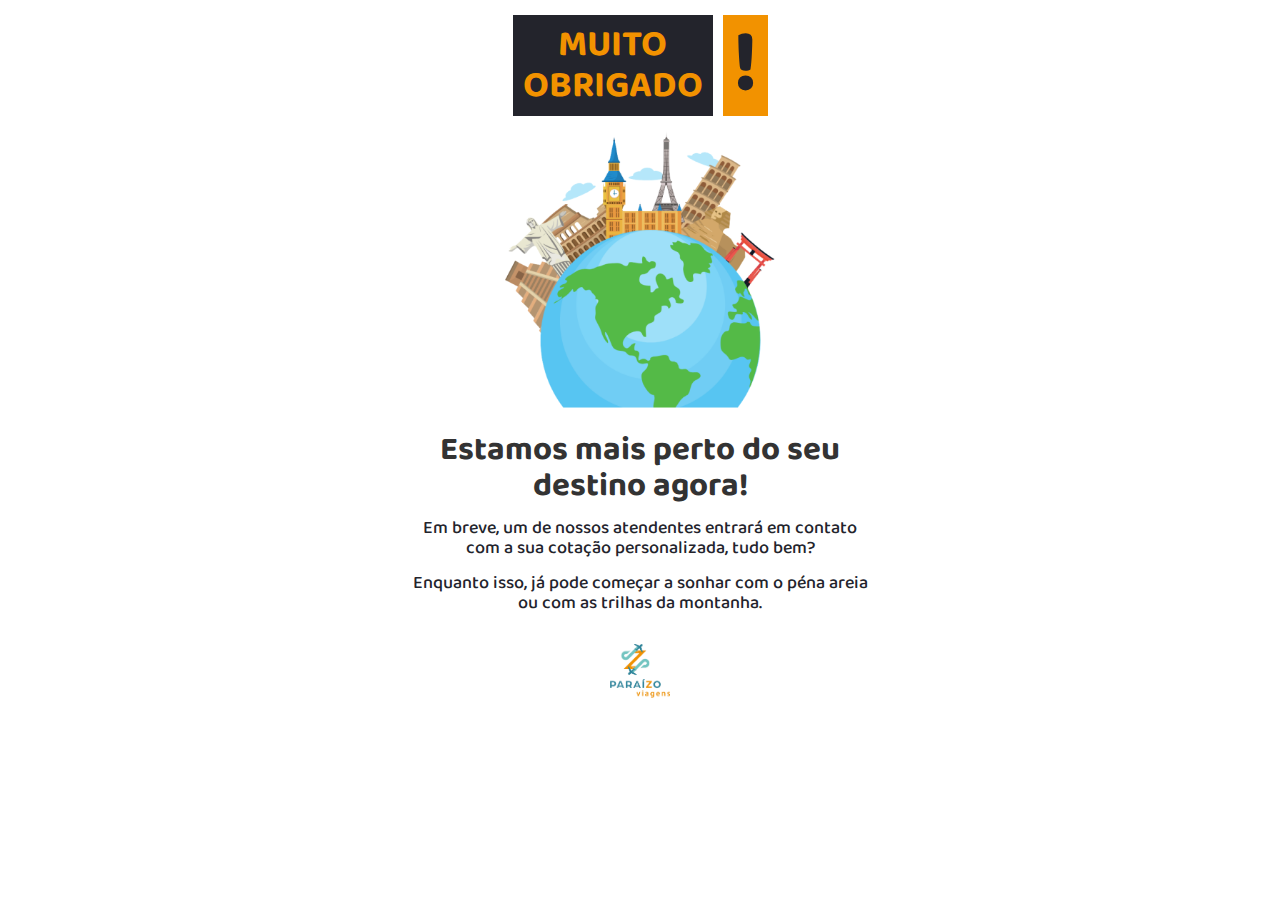
==== commit 06e9fc8a: "update project" ====
--- a/index.html
+++ b/index.html
@@ -31,7 +31,7 @@
             </p>
 
             <div class="conteinerButtonStart">
-                <a class="buttonStart " href=""><img class="iconAviao" src="assets/images/icon aviao.svg" width="20px" alt="">Quero viajar!</a>
+                <!-- <a class="buttonStart " href=""><img class="iconAviao" src="assets/images/icon aviao.svg" width="20px" alt="">Quero viajar!</a> -->
             </div>
 
             <p class="privacidadeTermos">
@@ -41,7 +41,7 @@
     </div>
 
     <div class="conteinerQuizes">
-        <div class="blockConteiner hidden">
+        <div class="blockConteiner hiddgen">
             <header class="header">
                 <a href="#" class="back-button">
                     <img src="./assets/images/previous-icon.svg" alt="">
@@ -61,8 +61,8 @@
                 <div class="progress-bar"></div>
             </div>
 
-            <div class="conteiner02 hidfden">
-                <div id="step1" class="step-container">
+            <div class="conteiner02 hiddden">
+                <div id="step2" class="step-container">
                     <p>
                         Qual é seu genero?
                     </p>
@@ -86,9 +86,90 @@
                 </div>
             </div>
 
-            <div class="conteiner08 hidgden">
+            <div class="conteiner03 hidgden">
+                <div id="step3" class="step-container">
+                    <div class="imagesGeners">
+                        <div class="imageMen">
+                            <img src="assets/images/imageMen.png" alt="">
+                            <h1>Olá Gabriel, seja bem vindo</h1>
+                        </div>
+                    </div>
+                    <div class="conteinerInputs">
+                        <div class="blockInputs"></div>
+                    </div>
+                </div>
+            </div>
+            
+            <div class="conteiner04 hiddhen">
+                <div id="step4" class="step-container">
+                    <div class="imagesBackground"></div>
+                    <p class="titleDefault"></p>
+                    <div class="conteinerInputs">
+                        <div class="blockInputs">
+                            <div class="radio-container"></div>
+                        </div>
+                    </div>
+                </div>
+            </div>
+            
+            <div class="conteiner05 hidkden">
+                <div id="step5" class="step-container">
+                    <div class="imagesBackground"></div>
+                    <p class="titleDefault"></p>
+                    <div class="conteinerInputs">
+                        <div class="blockInputs"></div>
+                    </div>
+                </div>
+            </div>
+            
+            <div class="conteiner06 hiddfen">
+                <div id="step6" class="step-container">
+                    <div class="imagesBackground"></div>
+                    <p class="titleDefault"></p>
+                    <div class="conteinerInputs">
+                        <div class="blockInputs">
+                            <div class="radio-container"></div>
+                        </div>
+                    </div>
+                </div>
+            </div>
+            
+            <div class="conteiner07 hiddfen">
+                <div id="step7" class="step-container">
+                    <div class="imagesBackground"></div>
+                    <p class="titleDefault"></p>
+                    <div class="conteinerInputs">
+                        <div class="blockInputs">
+                            <div class="radio-container"></div>
+                        </div>
+                    </div>
+                </div>
+            </div>
+
+            <div class="conteiner08 hidkden">
                 <div id="step8" class="step-container">
                     <div class="imagesBackground"></div>
+                    <p class="titleDefault"></p>
+                    <div class="conteinerInputs">
+                        <div class="blockInputs"></div>
+                    </div>
+                </div>
+            </div>
+
+            <div class="conteiner9 hidfden">
+                <div id="step9" class="step-container">
+                    <div class="imagesBackground"></div>
+                    <p class="titleDefault"></p>
+                    <div class="conteinerInputs">
+                        <div class="blockInputs"></div>
+                        <div class="radio-container"></div>
+                    </div>
+                </div>
+            </div>
+
+            <div class="conteiner10 hidfden">
+                <div id="step10" class="step-container">
+                    <div class="imagesBackground"></div>
                     <p class="titleName"></p>
                     <div class="conteinerInputs">
                         <div class="blockInputs"></div>
@@ -96,15 +177,25 @@
                 </div>
             </div>
 
-            <div class="conteiner09 hiddgen">
-                <div id="step9" class="step-container">
+            <div class="conteiner11 hidfden">
+                <div id="step11" class="step-container">
+                    <div class="imagesBackground"></div>
+                    <p class="titleName"></p>
+                    <div class="conteinerInputs">
+                        <div class="blockInputs"></div>
+                    </div>
+                </div>
+            </div>
+
+            <div class="conteiner12 hidfden">
+                <div id="step12" class="step-container">
                     <p class="pTop"></p>
                     <div class="image-grid"></div>
                 </div>
             </div>
 
-            <div class="conteiner10 hidgden">
-                <div id="step10" class="step-container">
+            <div class="conteiner13 hifdden">
+                <div id="step13" class="step-container">
                     <p class="pTop"></p>
                     <div class="image-grid"></div>
                     <div class="conteinerInputs">
@@ -113,31 +204,31 @@
                 </div>
             </div>
 
-            <div class="conteiner11 hidgden">
-                <div id="step11" class="step-container">
-                    <div class="imagesBackground"></div>
-                    <p class="titleDefault"></p>
-                    <div class="conteinerInputs">
-                        <div class="blockInputs">
-                            <div class="radio-container"></div>
-                        </div>
-                    </div>
-                </div>
-            </div>
-
-            <div class="conteiner12 hidgden">
-                <div id="step12" class="step-container">
-                    <div class="imagesBackground"></div>
-                    <p class="titleDefault"></p>
-                    <div class="conteinerInputs">
-                        <div class="blockInputs"></div>
-                        <div class="radio-container"></div>
-                    </div>
-                </div>
-            </div>
-
-            <div class="conteiner13 hiddgen">
-                <div id="step13" class="step-container">
+            <div class="conteiner14 hidfden">
+                <div id="step14" class="step-container">
+                    <div class="imagesBackground"></div>
+                    <p class="titleDefault"></p>
+                    <div class="conteinerInputs">
+                        <div class="blockInputs">
+                            <div class="radio-container"></div>
+                        </div>
+                    </div>
+                </div>
+            </div>
+
+            <div class="conteiner15 hidfden">
+                <div id="step15" class="step-container">
+                    <div class="imagesBackground"></div>
+                    <p class="titleDefault"></p>
+                    <div class="conteinerInputs">
+                        <div class="blockInputs"></div>
+                        <div class="radio-container"></div>
+                    </div>
+                </div>
+            </div>
+
+            <div class="conteiner16 hiddfen">
+                <div id="step16" class="step-container">
                     <div class="imagesBackground"></div>
                     <p class="titleDefault"></p>
                     <div class="conteinerInputs">
@@ -147,8 +238,8 @@
                 </div>
             </div> 
 
-            <div class="conteiner14 hiddfen">
-                <div id="step14" class="step-container">
+            <div class="conteiner17 hiddfen">
+                <div id="step17" class="step-container">
                     <div class="imagesBackground"></div>
                     <p class="titleDefault"></p>
                     <div class="conteinerInputs">
@@ -184,17 +275,21 @@
             </h2>
 
             <p>
-                Em breve, um de nossos atendentesentrará em contato com a sua cotação personalizada, tudo bem?
+                Em breve, um de nossos atendentes entrará em contato com a sua cotação personalizada, tudo bem?
             </p>
 
             <p>
                 Enquanto isso, já pode começar a sonhar com o péna areia ou com as trilhas da montanha.
             </p>
-        </div>
-
-        <div class="logoEnd">
+
+            <div class="logoEnd">
+                <img src="assets/images/logo.png" width="60px" alt="">
+            </div>
+        </div>
+
+        <!-- <div class="logoEnd">
             <img src="assets/images/logo.png" width="60px" alt="">
-        </div>
+        </div> -->
     </div>
 
     <script type="module" src="script.js"></script>
--- a/assets/css/style.css
+++ b/assets/css/style.css
@@ -49,9 +49,7 @@
     display: none;
 }
 
-.conteinerEnd{
-    /* display: none; */
-}
+
 
 .conteinerQuizes{
     height: calc(100vh);
@@ -165,9 +163,75 @@
     font-size: 10px;
 }
 
+/* ----------------------------- */
+
+.conteinerEnd{
+    /* height: 100vh; */
+}
+
+.blockEnd{
+    display: flex;
+    flex-direction: column;
+    /* justify-content: center; */
+    align-items: center;
+    gap: 15px;
+    width: min(100%, 500px);
+    margin: 15px auto 0px;
+    padding: 0px 20px 0px;
+}
+
+.blockEnd h2{
+    font-size: 33px;
+    line-height: 1.1em;
+    font-weight: bold;
+    text-align: center;
+}
+
+.logoEnd{
+    /* width: 100%; */
+    display: flex;
+    justify-content: center;
+    /* background-color: var(--colorPrimary); */
+    /* clip-path: ellipse(75% 95% at 50% 100%); */
+    padding: 15px 0;
+}
+
+.logoEnd img{
+    width: 60px;
+}
+
+.blockTitleEnd{
+    display: flex;
+    justify-content: center;
+    align-items: center;
+    gap: 10px;
+}
+
+.blockTitleEnd p:nth-child(1){
+    width: 200px;
+    text-align: center;
+    font-size: 37px;
+    font-weight: bold;
+    color: var(--colorSecundary);
+    background-color: var(--colorPrimary);
+    padding: 10px;
+}
+
+.blockTitleEnd p:nth-child(2){
+    /* width: 200px; */
+    text-align: center;
+    font-size: 88px;
+    font-weight: bold;
+    color: var(--colorPrimary);
+    background-color: var(--colorSecundary);
+    padding:2px 10px;
+}
+
 .worldImage img{
     width: 270px;
 }
+
+/* ---------------------------- */
 
 .header {
     display: flex;
@@ -221,7 +285,7 @@
     transition: width 0.3s ease;
 }
 
-.conteiner02, .conteiner08, .conteiner09, .conteiner10, .conteiner11, .conteiner12, .conteiner13, .conteiner14, .conteiner15{
+.conteiner02, .conteiner03, .conteiner04, .conteiner05, .conteiner06, .conteiner07, .conteiner08, .conteiner09, .conteiner10, .conteiner11, .conteiner12, .conteiner13, .conteiner14, .conteiner15{
     width: min(100%, 500px);
     margin: 15px auto 0px;
 }
@@ -247,11 +311,15 @@
     border-radius: 30px;
 }
 
-.conteiner02 .imagesGeners{
+.imagesGeners{
     display: flex;
     justify-content: center;
     gap: 2.5em;
     padding: 10px 0px;
+}
+
+.imagesGeners img{
+    width: min(100%, 150px);
 }
 
 .imageGirl, .imageMen{
@@ -416,6 +484,27 @@
 
 /* ---------------- */
 
+
+@media (max-width: 450px){
+    #idTextDataDeIda, #idTextDataDeVolta{
+        width: 150px;
+        /* width: min(100%, 150px); */
+    }
+}
+
+@media (max-width: 350px){
+    #idTextDataDeIda, #idTextDataDeVolta{
+        width: 120px;
+        /* width: min(100%, 150px); */
+    }
+}
+
+.dataIda, .dataVolta{
+    display: flex;
+    gap: 20px;
+    align-items: flex-end;
+}
+
 .radio-container {
     display: flex;
     flex-direction: column;
@@ -433,6 +522,7 @@
     padding: 12px 15px;
     cursor: pointer;
     transition: all 0.3s ease;
+    margin: 0px 0px 10px;
 }
 .radio-button input[type="radio"] {
     display: none;
@@ -477,4 +567,19 @@
 }
 .radio-button input[type="radio"]:checked + label {
     color: var(--colorPrimary);
+}
+
+.date-input {
+    width: 100%;
+    padding: 8px 12px;
+    font-size: 14px; 
+    border: 1px solid #23242C;
+    border-radius: 15px; 
+    color: #23242C;
+    outline: none;
+    box-sizing: border-box;
+}
+.date-input::placeholder {
+    color: #23242C;
+    opacity: 0.5;
 }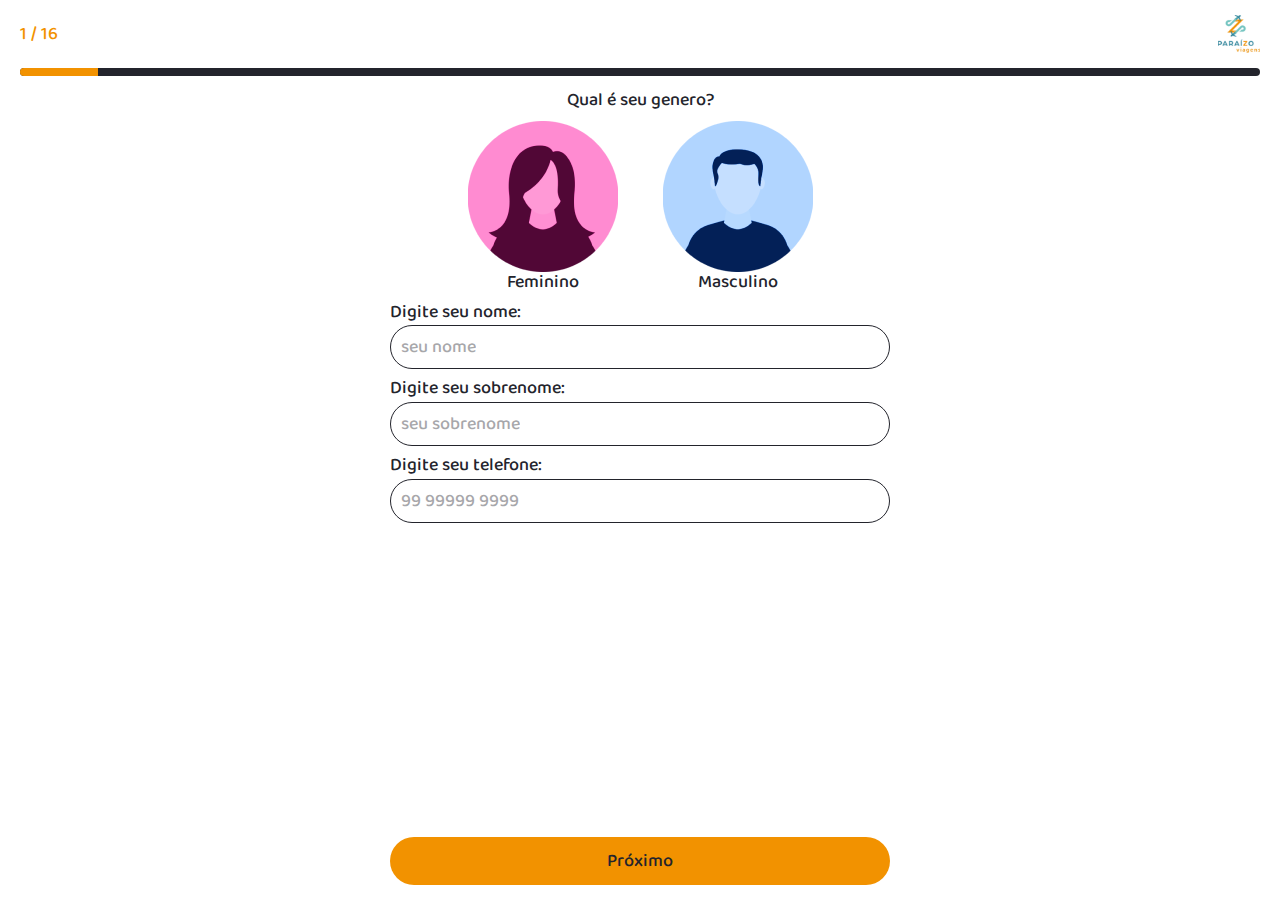
==== commit 44f7193b: "update project" ====
--- a/index.html
+++ b/index.html
@@ -255,7 +255,7 @@
         </div>
     </div>
 
-    <div class="conteinerEnd hiddnen">
+    <div class="conteinerEnd hidden">
         <div class="blockEnd">
             <div class="blockTitleEnd">
                 <p>
--- a/assets/css/style.css
+++ b/assets/css/style.css
@@ -55,7 +55,7 @@
     height: calc(100vh);
     padding: 0px 20px;
     display: flex;
-    display: none;
+    /* display: none; */
     flex-direction: column;
     justify-content: space-between;
 }
